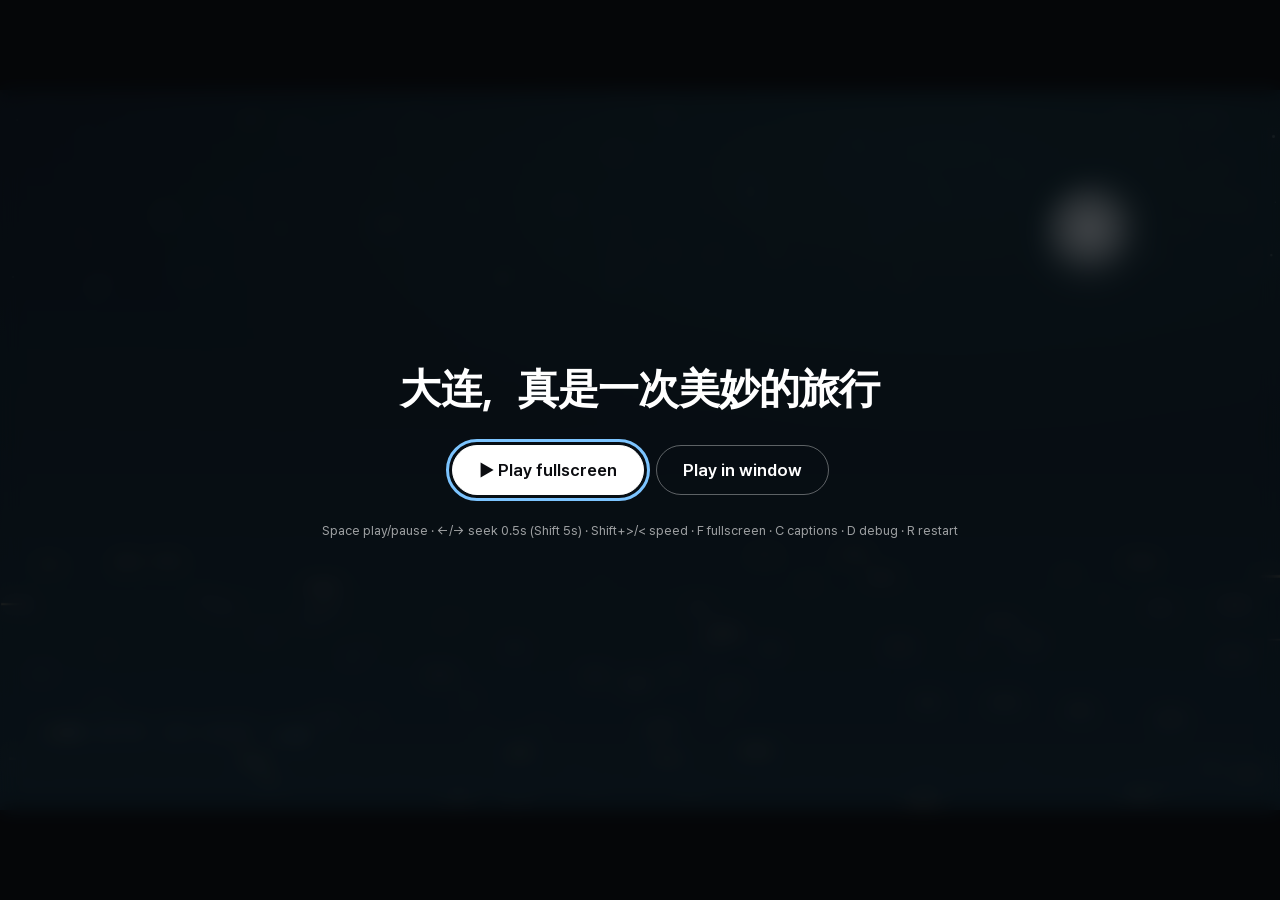
==== index.html @ 96bfa66b "大连，真是一次美妙的旅行 — script-to-motion video project (browser-played motion graphics, CN) - 15 cues / 11 sc" ====
<!doctype html>
<html lang="zh-CN">
<head>
  <meta charset="utf-8">
  <meta name="viewport" content="width=device-width, initial-scale=1">
  <title>大连，真是一次美妙的旅行</title>
  <link rel="stylesheet" href="css/player.css">
  <link rel="stylesheet" href="css/fxkit.css">
  <link rel="stylesheet" href="css/typefx.css">
  <link rel="stylesheet" href="css/fonts.css">
  <link rel="stylesheet" href="css/style.css">
</head>
<body>
  <div id="stage" data-width="1920" data-height="1080">

    <!-- persistent layers: sea colour, mood tint, drawn water/stars/steam -->
    <div class="bgsea"></div>
    <div class="tint"></div>
    <canvas class="field" id="field"></canvas>

    <!-- s01 · 开场 -->
    <section class="scene" id="s01">
      <div class="cam">
        <div class="moon"></div>
        <h1 class="hook">大海和 <em>时间</em>一起<br>造就的城市</h1>
        <div class="horizon"></div>
        <p class="hook-sub">中国 辽宁省 · 辽东半岛</p>
      </div>
    </section>

    <!-- s02 · 地图与不冻港 -->
    <section class="scene" id="s02">
      <div class="cam" id="cam02">
        <svg class="map" viewBox="0 0 1920 1080" width="1920" height="1080" aria-label="辽东半岛地图">
          <g class="coast"></g>
        </svg>
      </div>
      <!-- the type stays put while the camera travels: it must stay readable at every moment -->
      <div class="map-text">
        <p class="kicker">39°N · 121°E</p>
        <h2 class="serif-h">辽东半岛的<br>最南端，大连</h2>
        <p class="sub">冬天也不结冰的不冻港</p>
      </div>
    </section>

    <!-- s03 · 规模 -->
    <section class="scene" id="s03">
      <div class="cam" id="cam03">
        <div class="num-block" id="blk-pop">
          <p class="kicker">城市人口</p>
          <p class="num"><span class="v" id="popNum">745</span><span class="unit">万人</span></p>
          <p class="num-label">2020年人口普查</p>
        </div>
        <div class="num-block" id="blk-coast">
          <p class="num"><span class="v" id="coastNum">1,900</span><span class="unit">km</span></p>
          <p class="num-label">城市管理的海岸线 · 260多个岛屿</p>
        </div>
        <svg class="coastline" viewBox="0 0 900 760" width="900" height="760" aria-label="海岸线">
          <path class="cl-line" d="M20 470 C 130 400 190 520 300 455 C 400 396 470 505 570 430 C 660 362 760 470 880 392" />
          <g class="isles"></g>
        </svg>
      </div>
    </section>

    <!-- s04 · 星海广场 -->
    <section class="scene" id="s04">
      <div class="cam" id="cam04">
        <div class="sun"></div>
        <svg class="plaza-svg" viewBox="0 0 1920 1080" width="1920" height="1080" aria-label="星海广场">
          <path class="skyline" d="M860 640 L860 545 L930 545 L930 505 L1005 505 L1005 575 L1085 575 L1085 460 L1155 460 L1155 530 L1235 530 L1235 490 L1310 490 L1310 560 L1390 560 L1390 425 L1470 425 L1470 515 L1550 515 L1550 470 L1630 470 L1630 550 L1710 550 L1710 495 L1800 495 L1800 565 L1890 565 L1890 640 Z" />
          <line class="hr" x1="0" y1="640" x2="1920" y2="640" />
          <ellipse class="plaza" cx="960" cy="880" rx="700" ry="120" />
          <g class="plaza-stars"></g>
        </svg>
        <div class="s04-text">
          <p class="kicker">星海广场</p>
          <h2 class="serif-h">星之海</h2>
          <p class="sub">名字并不夸张的地方</p>
        </div>
      </div>
    </section>

    <!-- s05 · 有轨电车 -->
    <section class="scene" id="s05">
      <div class="cam" id="cam05">
        <svg class="tram-wrap" viewBox="0 0 1920 1080" width="1920" height="1080" aria-label="有轨电车">
          <g class="tram"></g>
        </svg>
        <div class="s05-text">
          <p class="kicker">有轨电车</p>
          <h2 class="serif-h">一百多年<br>的轨道</h2>
        </div>
      </div>
    </section>

    <!-- s06 · 俄罗斯风情街 -->
    <section class="scene" id="s06">
      <div class="cam" id="cam06">
        <svg class="street-wrap" viewBox="0 0 2600 1080" width="2600" height="1080" aria-label="俄罗斯风情街">
          <g class="street"></g>
        </svg>
      </div>
      <!-- fixed type over the travelling street -->
      <div class="s06-text">
        <p class="kicker">俄罗斯风情街</p>
        <h2 class="serif-h">远东的巴黎</h2>
        <p class="sub">俄罗斯人梦想中的港口城市</p>
      </div>
    </section>

    <!-- s07 · 旅顺 -->
    <section class="scene" id="s07">
      <div class="cam" id="cam07">
        <svg class="port-wrap" viewBox="0 0 1920 1080" width="1920" height="1080" aria-label="旅顺的老港">
          <defs>
            <linearGradient id="beamGrad" x1="1" y1="0" x2="0" y2="0">
              <stop offset="0%" stop-color="rgba(255, 214, 150, 0.55)" />
              <stop offset="100%" stop-color="rgba(255, 214, 150, 0)" />
            </linearGradient>
          </defs>
          <g class="beam-g">
            <path class="beam" d="M1108 296 L140 96 L140 496 Z" />
          </g>
          <g class="lh">
            <rect x="1072" y="330" width="72" height="370" />
            <rect x="1060" y="296" width="96" height="40" />
            <path class="lamp" d="M1084 296 L1132 296 L1122 258 L1094 258 Z" />
            <circle class="lamp-gl" cx="1108" cy="276" r="26" />
          </g>
          <line class="hr" x1="0" y1="700" x2="1920" y2="700" />
          <g class="pier">
            <rect x="900" y="700" width="120" height="54" />
            <rect x="1060" y="706" width="96" height="48" />
            <rect x="1196" y="700" width="140" height="54" />
            <rect x="1380" y="710" width="88" height="44" />
            <rect x="1508" y="702" width="130" height="52" />
            <rect x="1680" y="712" width="90" height="42" />
          </g>
          <g class="cranes">
            <path d="M1300 700 L1300 470 L1420 470 L1420 500 L1330 500" />
            <path d="M1560 700 L1560 520 L1660 520 L1660 548 L1590 548" />
          </g>
          <g class="reflect">
            <line x1="880" y1="760" x2="1260" y2="760" />
            <line x1="960" y1="806" x2="1200" y2="806" />
            <line x1="1180" y1="780" x2="1520" y2="780" />
            <line x1="1240" y1="826" x2="1440" y2="826" />
          </g>
        </svg>
        <div class="s07-text">
          <p class="kicker">旅顺 · 旧称亚瑟港</p>
          <h2 class="serif-h">上个世纪的<br>港口</h2>
        </div>
      </div>
    </section>

    <!-- s08 · 餐桌 -->
    <section class="scene" id="s08">
      <div class="cam" id="cam08">
        <div class="table-top"></div>
        <svg class="dish-wrap" viewBox="0 0 1920 1080" width="1920" height="1080" aria-label="一桌海味">
          <ellipse class="plate-rim" cx="1250" cy="620" rx="400" ry="310" />
          <ellipse class="plate" cx="1250" cy="620" rx="368" ry="282" />
          <g class="food abalone" transform="translate(1150 470)">
            <ellipse class="body" cx="0" cy="0" rx="66" ry="46" />
            <path class="top" d="M-54 -8 C -30 -40 30 -40 54 -8 C 30 10 -30 10 -54 -8 Z" />
            <circle class="hole" cx="-30" cy="6" r="6" />
            <circle class="hole" cx="-8" cy="12" r="6" />
            <circle class="hole" cx="16" cy="10" r="6" />
            <circle class="hole" cx="36" cy="2" r="5" />
          </g>
          <g class="food urchin" transform="translate(1435 630)">
            <path class="spikes" d="M0 -46 L-10 -78 M18 -42 L34 -70 M34 -30 L62 -46 M42 -12 L74 -14 M42 12 L74 16 M34 30 L62 48 M18 42 L32 70 M0 46 L-8 78 M-18 42 L-34 70 M-34 30 L-62 48 M-42 12 L-74 16 M-42 -12 L-74 -14 M-34 -30 L-62 -46 M-18 -42 L-32 -70" />
            <circle class="body" cx="0" cy="0" r="46" />
            <circle class="core" cx="-8" cy="-6" r="14" />
          </g>
          <g class="food scallop" transform="translate(1250 810)">
            <path class="fan" d="M-84 -18 L0 -104 L84 -18 A 96 96 0 0 1 -84 -18 Z" />
            <path class="ridges" d="M0 -104 L0 -6 M-38 -78 L-24 -6 M38 -78 L24 -6 M-66 -48 L-46 -8 M66 -48 L46 -8" />
            <circle class="hinge" cx="0" cy="-10" r="12" />
          </g>
        </svg>
        <div class="s08-text">
          <p class="kicker">海鲜</p>
          <h2 class="serif-h">晚餐变成<br>大海</h2>
        </div>
      </div>
    </section>

    <!-- s09 · 金石滩，夏天与冬天 -->
    <section class="scene" id="s09">
      <div class="cam" id="cam09">
        <div class="season summer">
          <div class="sky warm"></div>
          <div class="water teal"></div>
          <div class="shore gold"></div>
          <svg class="fig-wrap" viewBox="0 0 1920 1080" width="1920" height="1080" aria-hidden="true">
            <g class="pebbles"></g>
            <g class="crowd">
              <path d="M420 905 a 22 22 0 0 1 44 0 l 10 72 h -64 Z" />
              <circle cx="442" cy="852" r="17" />
              <path d="M540 915 a 20 20 0 0 1 40 0 l 9 62 h -58 Z" />
              <circle cx="560" cy="866" r="15" />
              <path d="M1420 900 a 22 22 0 0 1 44 0 l 10 76 h -64 Z" />
              <circle cx="1442" cy="847" r="17" />
              <path class="umbrella" d="M700 830 q 90 -70 180 0 Z" />
              <line class="pole" x1="790" y1="830" x2="790" y2="905" />
              <path class="umbrella" d="M1540 855 q 84 -66 168 0 Z" />
              <line class="pole" x1="1624" y1="855" x2="1624" y2="925" />
            </g>
          </svg>
        </div>
        <div class="season winter">
          <div class="sky cold"></div>
          <div class="water silver"></div>
          <div class="shore pale"></div>
          <svg class="fig-wrap" viewBox="0 0 1920 1080" width="1920" height="1080" aria-hidden="true">
            <g class="walker" transform="translate(760 905)">
              <ellipse class="shadow" cx="0" cy="6" rx="120" ry="14" />
              <circle cx="0" cy="-96" r="18" />
              <path d="M-22 -74 a 22 22 0 0 1 44 0 l 8 74 h -60 Z" />
            </g>
          </svg>
        </div>
        <div class="hline"></div>
        <div class="s09-text">
          <div class="t1">
            <p class="kicker">金石滩 · 夏</p>
            <h2 class="serif-h">金色卵石海滩</h2>
          </div>
          <div class="t2">
            <p class="kicker">金石滩 · 冬</p>
            <h2 class="serif-h">冷成银色的海</h2>
          </div>
        </div>
      </div>
    </section>

    <!-- s10 · 距离 -->
    <section class="scene" id="s10">
      <div class="cam" id="cam10">
        <svg class="chart-wrap" viewBox="0 0 1920 1080" width="1920" height="1080" aria-label="从首尔到大连">
          <g class="dotgrid"></g>
          <path class="arc" d="M420 780 Q 950 430 1480 420" />
          <circle class="pt" cx="420" cy="780" r="11" />
          <circle class="pt pt2" cx="1480" cy="420" r="11" />
          <g class="plane"><path d="M0 -30 L7 -12 L30 -6 L7 0 L4 30 L-4 30 L-7 0 L-30 -6 L-7 -12 Z" /></g>
        </svg>
        <p class="city-label lbl-seoul">首尔 · ICN</p>
        <p class="city-label lbl-dalian">大连 · DLC</p>
        <div class="s10-text">
          <span class="hero">1个半小时</span>
          <p class="sub">从首尔出发，周末就能到</p>
        </div>
      </div>
    </section>

    <!-- s11 · 结尾卡 -->
    <section class="scene" id="s11">
      <div class="cam" id="cam11">
        <div class="horizon end"></div>
        <div class="end-text">
          <h1 class="end-title">大连，真是一次美妙的旅行</h1>
          <p class="end-sub">DALIAN · 辽宁 · 中国</p>
        </div>
      </div>
    </section>

    <!-- signature wipe: the horizon line becomes a panel that carries the cut -->
    <div class="sweep"></div>

    <div class="hud">
      <span>38.92°N</span><span>121.62°E</span><span>大连</span>
    </div>

    <svg class="grain" width="1920" height="1080" aria-hidden="true">
      <filter id="grainF"><feTurbulence type="fractalNoise" baseFrequency="0.8" numOctaves="3" stitchTiles="stitch" /><feColorMatrix values="0 0 0 0 1  0 0 0 0 1  0 0 0 0 1  0 0 0 0.05 0" /></filter>
      <rect width="100%" height="100%" filter="url(#grainF)" />
    </svg>
  </div>

  <script src="vendor/gsap/gsap.min.js"></script>
  <script src="vendor/gsap/SplitText.min.js"></script>
  <script src="vendor/gsap/CustomEase.min.js"></script>
  <script src="vendor/gsap/CustomBounce.min.js"></script>
  <script src="vendor/gsap/CustomWiggle.min.js"></script>
  <script src="vendor/gsap/DrawSVGPlugin.min.js"></script>
  <script src="vendor/gsap/MorphSVGPlugin.min.js"></script>
  <script src="vendor/gsap/MotionPathPlugin.min.js"></script>
  <script src="vendor/gsap/TextPlugin.min.js"></script>
  <script src="vendor/gsap/ScrambleTextPlugin.min.js"></script>
  <script src="js/cues.js"></script>
  <script src="js/player.js"></script>
  <script src="js/fxkit.js"></script>
  <script src="js/typefx.js"></script>
  <script src="js/art/core.js"></script>
  <script src="js/art/coast.js"></script>
  <script src="js/art/tram.js"></script>
  <script src="js/art/street.js"></script>
  <script src="js/scenes.js"></script>
</body>
</html>
---- css/player.css ----
/* player.css — runtime chrome (stage scaling, start screen, captions, debug bar).
   Author styles go in style.css. */

/* Fonts — ONLY SIL OFL 1.1 catalogue fonts, downloaded from their official sources by new_project.mjs /
   add_font.mjs (sha256-verified) and kept unmodified with their licence files in fonts/. Never name a system or remote font anywhere (system-ui, Menlo, SF Mono, Arial, Malgun Gothic…):
   they differ per machine, so the recording won't match what was verified, and some carry
   licences that don't allow use in a published video. Check with scripts/check_fonts.mjs. */
@font-face {
  font-family: 'Pretendard';           /* © Kil Hyung-jin · OFL 1.1 · fonts/Pretendard-LICENSE.txt */
  src: url('../fonts/PretendardVariable.woff2') format('woff2');
  font-weight: 45 920;
  font-style: normal;
  font-display: block;
}
@font-face {
  font-family: 'D2Coding';             /* © NAVER · OFL 1.1 (RFN "D2Coding": keep the file unmodified) · fonts/d2coding/OFL.txt */
  src: url('../fonts/d2coding/D2Coding-Ver1.3.3-20260725.ttf') format('truetype');
  font-weight: 100 599;
  font-style: normal;
  font-display: block;
}
@font-face {
  font-family: 'D2Coding';
  src: url('../fonts/d2coding/D2CodingBold-Ver1.3.3-20260725.ttf') format('truetype');
  font-weight: 600 900;
  font-style: normal;
  font-display: block;
}

html, body {
  margin: 0;
  height: 100%;
  background: #000;
  overflow: hidden;
}

body {
  font-family: 'Pretendard', sans-serif;
  -webkit-font-smoothing: antialiased;
  -moz-osx-font-smoothing: grayscale;
}

/* The stage is designed at a fixed logical size (data-width × data-height) and scaled to fit. */
#stage {
  position: absolute;
  left: 50%;
  top: 50%;
  transform-origin: 50% 50%;
  overflow: hidden;
  word-break: keep-all;          /* Korean: break lines between words, not syllables */
  overflow-wrap: break-word;
}

#stage > .scene {
  position: absolute;
  inset: 0;
}

body.vp-playing:not(.vp-cursor),
body.vp-ended:not(.vp-cursor) {
  cursor: none;
}

/* ---------- start screen ---------- */
.vp-start {
  position: fixed;
  inset: 0;
  z-index: 100;
  display: flex;
  flex-direction: column;
  align-items: center;
  justify-content: center;
  gap: 28px;
  background: rgba(8, 9, 12, 0.72);
  backdrop-filter: blur(10px);
  color: #fff;
  text-align: center;
  padding: 24px;
}
.vp-start.vp-hidden { display: none; }
.vp-start-title {
  font-size: clamp(22px, 3.2vw, 44px);
  font-weight: 700;
  letter-spacing: -0.02em;
  max-width: 900px;
  word-break: keep-all;
}
.vp-start-title.vp-error { color: #ff8a80; font-size: 20px; font-weight: 600; }
.vp-start-buttons { display: flex; gap: 12px; flex-wrap: wrap; justify-content: center; }
.vp-btn {
  font: inherit;
  font-size: 17px;
  font-weight: 600;
  padding: 14px 26px;
  border-radius: 999px;
  border: 1px solid rgba(255, 255, 255, 0.35);
  background: transparent;
  color: #fff;
  cursor: pointer;
}
.vp-btn-primary { background: #fff; color: #0b0c10; border-color: #fff; }
.vp-btn:disabled { opacity: 0.4; cursor: default; }
.vp-btn:focus-visible { outline: 3px solid #7cc4ff; outline-offset: 3px; }
.vp-start-hint { font-size: 13px; opacity: 0.6; }
.vp-start-warn { font-size: 14px; color: #ffcc80; }
.vp-start-warn:empty { display: none; }

/* ---------- captions (inside the stage, so they scale with it) ----------
   Defaults: Noto Sans KR Bold, one line, as low as possible with a small margin.
   Override on #stage: --caption-bottom, --caption-max, --caption-font. */
.vp-captions {
  position: absolute;
  left: 50%;
  bottom: var(--caption-bottom, 20px);
  transform: translateX(-50%);
  z-index: 1000;
  max-width: var(--caption-max, 80%);
  padding: 0.35em 0.9em;
  border-radius: 0.35em;
  background: rgba(0, 0, 0, 0.62);
  color: #fff;
  font-family: var(--caption-font, 'Noto Sans KR', 'Pretendard', sans-serif);
  font-size: 40px;
  font-weight: 700;
  line-height: 1.4;
  letter-spacing: -0.01em;
  text-align: center;
  white-space: nowrap;           /* always one line — player.js cuts long cues into timed segments */
  opacity: 0;
  pointer-events: none;
}
.vp-captions.vp-on { opacity: 1; }
.vp-captions.vp-measure { visibility: hidden; opacity: 0; left: 0; bottom: 0; transform: none; max-width: none; }

/* ---------- debug bar (outside the stage) ---------- */
.vp-debug {
  position: fixed;
  left: 0;
  right: 0;
  bottom: 0;
  z-index: 90;
  padding: 10px 16px 14px;
  background: rgba(0, 0, 0, 0.78);
  color: #e8e8e8;
  font: 13px/1.4 'D2Coding', 'Pretendard', monospace;
  display: none;
}
.vp-debug.vp-on { display: block; }
.vp-debug-info { white-space: nowrap; overflow: hidden; text-overflow: ellipsis; margin-bottom: 8px; }
.vp-debug-bar { position: relative; height: 18px; background: #2a2d34; border-radius: 4px; cursor: pointer; overflow: hidden; }
.vp-debug-fill { position: absolute; left: 0; top: 0; bottom: 0; background: rgba(124, 196, 255, 0.35); pointer-events: none; }
.vp-debug-mark { position: absolute; top: 3px; bottom: 3px; background: rgba(255, 255, 255, 0.22); border-left: 2px solid #7cc4ff; pointer-events: none; }

/* ---------- playback speed toast (outside the stage) ---------- */
.vp-rate {
  position: fixed; left: 50%; top: 12%; transform: translateX(-50%);
  z-index: 200; pointer-events: none;
  padding: 10px 20px; border-radius: 999px;
  background: rgba(0, 0, 0, 0.62); color: #fff;
  font: 600 20px/1.2 'Pretendard', sans-serif;
  opacity: 0; transition: opacity 0.2s ease;
}
.vp-rate.vp-on { opacity: 1; }
---- css/fxkit.css ----
/* fxkit.css — styles for js/fxkit.js (link after player.css). Layers are created by FXKit.install(). */

.fxkit-layer { position: absolute; inset: 0; pointer-events: none; overflow: hidden; }
.fxkit-canvas { position: absolute; left: 0; top: 0; pointer-events: none; }
.fxkit-flash { position: absolute; inset: 0; pointer-events: none; opacity: 0; }

/* rings / pings: a 200px circle scaled by GSAP (size 1 = 200px diameter) */
.fxkit-ring { position: absolute; left: 0; top: 0; width: 200px; height: 200px; margin: -100px 0 0 -100px;
              border-radius: 50%; border: 3px solid var(--fxkit-ring, rgb(var(--fxkit-accent-rgb, 89, 243, 224))); box-sizing: border-box; opacity: 0; }

/* comic SFX word: display font (falls back to the stage font if --display is not installed) with a white outline */
.fxkit-sfx { position: absolute; left: 0; top: 0; font-family: var(--display); font-weight: 900; font-size: 130px; line-height: 1;
             white-space: nowrap; color: var(--fxkit-sfx, var(--accent-2, #ff7a45));
             text-shadow: 5px 0 0 #fff, -5px 0 0 #fff, 0 5px 0 #fff, 0 -5px 0 #fff, 4px 4px 0 #fff, -4px 4px 0 #fff, 4px -4px 0 #fff,
                          -4px -4px 0 #fff, 0 12px 0 rgba(0, 0, 0, .35); }

/* light leak: a huge soft blob swept across the frame */
.fxkit-leak { position: absolute; left: -20%; top: -20%; width: 140%; height: 140%; mix-blend-mode: screen; pointer-events: none; opacity: 0;
              background: radial-gradient(closest-side at 50% 50%, rgba(190, 255, 248, .6), rgba(89, 243, 224, .18) 45%, rgba(0, 0, 0, 0) 100%); }
.fxkit-leak.warm { background: radial-gradient(closest-side at 50% 50%, rgba(255, 226, 170, .6), rgba(255, 140, 90, .18) 45%, rgba(0, 0, 0, 0) 100%); }

/* odometer: each digit is a column clipped to 1em. A text-shadow inherited by the digits would be cut at each
   box and show as faint rectangles — so the digits carry NO text-shadow and the glow is a filter on the wrapper.
   Override the glow per number with --fxkit-odo-glow, e.g. drop-shadow(0 0 22px rgba(89,243,224,.5)). */
.fxkit-odo { display: inline-block; white-space: nowrap; text-shadow: none;
             filter: var(--fxkit-odo-glow, drop-shadow(0 8px 18px rgba(0, 6, 18, .5))); }
.fxkit-od { display: inline-block; height: 1em; overflow: hidden; vertical-align: -0.145em; line-height: 1;
            -webkit-mask-image: linear-gradient(180deg, transparent 0%, #000 7%, #000 93%, transparent 100%);
            mask-image: linear-gradient(180deg, transparent 0%, #000 7%, #000 93%, transparent 100%); }
.fxkit-odo-mono .fxkit-od { vertical-align: -0.2em; }
.fxkit-odsep { display: inline-block; overflow: hidden; vertical-align: top; }
.fxkit-ods { display: block; }
.fxkit-ods i { display: block; height: 1em; line-height: 1; font-style: normal; }

/* glint: an overlay copy of the text, painted only inside a moving light band (tween --gx) */
.fxkit-glo { position: absolute; left: 0; right: 0; top: 0; white-space: nowrap; pointer-events: none; text-shadow: none; text-align: inherit;
             color: transparent; -webkit-text-fill-color: transparent;
             background-image: linear-gradient(105deg, rgba(255,255,255,0) 0%, rgba(255,255,255,0) 42%, rgba(255,255,255,.95) 48%,
                               rgba(220,255,250,.9) 51%, rgba(255,255,255,0) 57%, rgba(255,255,255,0) 100%);
             background-size: 300% 100%; background-position: var(--gx, 100%) 0; -webkit-background-clip: text; background-clip: text; }
---- css/typefx.css ----
/* typefx.css — styles for js/typefx.js (link after player.css). Elements are created by TypeFX; see references/type-fx.md. */

/* split units: the outer element belongs to the timeline (tl tweens), the inner .tx-i to TypeFX channels */
.tx-i { display: inline-block; }

/* the original content of a copied element: no box of its own, so wrapping never changes the layout;
   hidden with visibility (inherited) while copies stand in for it */
.tx-o { display: contents; }

/* copies (shards, glitch bands, extrusion layers, smear ghosts): exact overlays of the original box.
   aria-hidden + data-fx-copy: snapshot.mjs does not count them as overlapping text; check_fonts still checks their glyphs */
.tx-copies { position: absolute; left: 0; top: 0; pointer-events: none; visibility: hidden; }
.tx-copy { position: absolute; left: 0; top: 0; width: 100%; height: 100%; box-sizing: border-box; }

/* tinted copies (extrusion sides, RGB split): one flat colour, no inherited decoration */
.tx-tint { -webkit-text-fill-color: currentColor; text-shadow: none; -webkit-text-stroke: 0; filter: none; background: none; }
.tx-tint * { color: inherit !important; -webkit-text-fill-color: currentColor !important; text-shadow: none !important;
             -webkit-text-stroke: 0 !important; background: none !important; filter: none !important; }

/* motion-blur ghosts of split units: stacked on the unit, written by TypeFX */
.tx-ghost { position: absolute; left: 0; top: 0; pointer-events: none; }

/* glyph outlines (js/glyphs.js) and raster type canvases */
.tx-svg { position: absolute; left: 0; top: 0; overflow: visible; pointer-events: none; }
.tx-canvas { position: absolute; left: 0; top: 0; pointer-events: none; }
---- css/fonts.css ----
/* fonts.css — @font-face for fonts added with scripts/add_font.mjs (catalogue or Google Fonts OFL). Generated; don't add other fonts by hand. */

/* gowun-batang — Serif (바탕/명조): emotional stories, editorial pieces, quotes, literary titles. Regular + Bold. */
@font-face {
  font-family: 'Gowun Batang';   /* SIL OFL 1.1 · © 2021 The Gowun Batang Project Authors (Yanghee Ryu) · fonts/gowun-batang/OFL.txt */
  src: url('../fonts/gowun-batang/GowunBatang-Regular.ttf') format('truetype');
  font-weight: 400;
  font-style: normal;
  font-display: block;
}
@font-face {
  font-family: 'Gowun Batang';   /* SIL OFL 1.1 · © 2021 The Gowun Batang Project Authors (Yanghee Ryu) · fonts/gowun-batang/OFL.txt */
  src: url('../fonts/gowun-batang/GowunBatang-Bold.ttf') format('truetype');
  font-weight: 700;
  font-style: normal;
  font-display: block;
}

/* noto-sans-sc — Google Fonts ofl/notosanssc @ 7085eb89a950 · SANS_SERIF */
@font-face {
  font-family: 'Noto Sans SC';   /* SIL OFL 1.1 · (c) 2014-2021 Adobe (http://www.adobe.com/), with Reserved Font Name 'Source'. · fonts/noto-sans-sc/OFL.txt */
  src: url('../fonts/noto-sans-sc/NotoSansSC[wght].ttf') format('truetype');
  font-weight: 100 900;
  font-style: normal;
  font-display: block;
}

/* noto-serif-sc — Google Fonts ofl/notoserifsc @ 7085eb89a950 · SERIF */
@font-face {
  font-family: 'Noto Serif SC';   /* SIL OFL 1.1 · (c) 2017-2024 Adobe (http://www.adobe.com/). · fonts/noto-serif-sc/OFL.txt */
  src: url('../fonts/noto-serif-sc/NotoSerifSC[wght].ttf') format('truetype');
  font-weight: 200 900;
  font-style: normal;
  font-display: block;
}
---- css/style.css ----
/* style.css — 대련, 참으로 멋진 여행
   Art direction: night-sea navy, one lantern amber, one sea teal. The horizon line is the motif:
   it appears in every scene as a different thing (sea line, coastline, rule, rail, cornice, plate rim, season cut, underline).
   All sizes are stage pixels (1920×1080). */

:root {
  --bg: #071a26;
  --surface: #0d2534;
  --ink: #04121c;
  --fg: #eef6fb;
  --muted: #7e9aab;
  --accent: #ffb454;      /* lantern amber */
  --accent-2: #45d6c8;    /* sea teal */

  /* SIL OFL 1.1 fonts only — never a system font in these stacks.
     Chinese: Noto Sans SC / Noto Serif SC (Google Fonts ofl/, installed by add_font.mjs).
     Latin + numerals: Pretendard (tabular figures); mono labels: D2Coding. */
  --font: 'Noto Sans SC', 'Pretendard', sans-serif;
  --serif: 'Noto Serif SC', 'Noto Sans SC', serif;
  --num: 'Pretendard', 'Noto Sans SC', sans-serif;
  --mono: 'D2Coding', 'Noto Sans SC', monospace;
}

#stage {
  background: var(--bg);
  color: var(--fg);
  font-family: var(--font);
}

/* aspect 16:9 · stage 1920×1080 */
:root { --safe: 96px; --safe-top: 96px; --safe-bottom: 96px; --safe-right: 96px; }
#stage { --caption-bottom: 20px; --caption-max: 1200px; --caption-font: 'Noto Sans SC', 'Pretendard', sans-serif; }

/* ---------------------------------------------------------------- persistent layers */

.bgsea {
  position: absolute; inset: 0; z-index: 0;
  background:
    radial-gradient(120% 70% at 74% 8%, rgba(69, 214, 200, 0.10), rgba(69, 214, 200, 0) 60%),
    linear-gradient(180deg, #04121c 0%, #071a26 46%, #0a2431 100%);
}

.tint { position: absolute; inset: 0; z-index: 1; background: var(--tint, transparent); opacity: 0.5; }

.field { position: absolute; inset: 0; width: 100%; height: 100%; z-index: 33; pointer-events: none; }

.hud {
  position: absolute; left: 96px; bottom: 96px; z-index: 30;
  display: flex; gap: 26px;
  font-family: var(--mono); font-size: 24px; letter-spacing: 0.22em;
  color: rgba(238, 246, 251, 0.40);
}

.grain { position: absolute; inset: 0; z-index: 50; pointer-events: none; mix-blend-mode: overlay; }

/* the signature cut: the horizon line becomes a panel that carries the scene change */
.sweep {
  position: absolute; inset: 0; z-index: 40;
  background: var(--bg); transform: scaleY(0); transform-origin: 50% 100%;
}
.sweep::before {
  content: ''; position: absolute; left: 0; right: 0; top: 0; height: 4px;
  background: linear-gradient(90deg, rgba(69, 214, 200, 0) 4%, var(--accent-2) 50%, rgba(69, 214, 200, 0) 96%);
}

/* ---------------------------------------------------------------- scene scaffolding */

.scene { position: absolute; inset: 0; overflow: hidden; visibility: hidden; }
.cam { position: absolute; inset: 0; }

.kicker {
  margin: 0 0 18px;
  font-family: var(--mono); font-size: 28px; letter-spacing: 0.26em;
  color: var(--accent-2); text-transform: uppercase;
}
.serif-h {
  margin: 0; font-family: var(--serif); font-weight: 700; font-size: 92px;
  line-height: 1.24; letter-spacing: -0.01em; word-break: keep-all; text-wrap: balance;
}
.sub { margin: 22px 0 0; font-size: 34px; font-weight: 500; color: var(--muted); letter-spacing: -0.01em; }
.hr { stroke: rgba(238, 246, 251, 0.30); stroke-width: 2; }

/* ---------------------------------------------------------------- s01 ─ 훅 */

#s01 .cam { transform-origin: 50% 62%; }
#s01 .hook {
  position: absolute; left: 160px; top: 296px; width: 1320px; margin: 0;
  font-size: 118px; font-weight: 800; line-height: 1.18; letter-spacing: -0.03em;
  word-break: keep-all;
  text-shadow: none;
  filter: drop-shadow(0 10px 28px rgba(2, 10, 18, 0.65));
}
#s01 .hook em { font-family: var(--serif); font-style: normal; font-weight: 700; color: var(--accent); }
#s01 .horizon {
  position: absolute; left: 0; top: 672px; width: 1920px; height: 3px;
  background: linear-gradient(90deg, rgba(69, 214, 200, 0) 0%, rgba(69, 214, 200, 0.85) 24%, rgba(238, 246, 251, 0.9) 50%, rgba(69, 214, 200, 0.85) 76%, rgba(69, 214, 200, 0) 100%);
  transform-origin: 0% 50%;
}
#s01 .hook-sub {
  position: absolute; left: 164px; top: 730px; margin: 0;
  font-family: var(--mono); font-size: 30px; letter-spacing: 0.2em; color: var(--muted);
}
#s01 .moon {
  position: absolute; right: 176px; top: 128px; width: 190px; height: 190px; border-radius: 50%;
  background: radial-gradient(circle at 42% 42%, rgba(238, 246, 251, 0.95) 0%, rgba(238, 246, 251, 0.55) 26%, rgba(238, 246, 251, 0.10) 46%, rgba(238, 246, 251, 0) 66%);
}

/* ---------------------------------------------------------------- s02 ─ 지도와 부동항 */

#s02 .map { position: absolute; inset: 0; }
#s02 .map-text { position: absolute; left: 140px; top: 250px; width: 700px; }
#s02 .coast-land { fill: rgba(238, 246, 251, 0.07); stroke: rgba(69, 214, 200, 0.55); stroke-width: 2.5; }
#s02 .coast-grid line { stroke: rgba(126, 154, 171, 0.16); stroke-width: 1; }
#s02 .coast-grid text { fill: rgba(126, 154, 171, 0.55); font-family: var(--mono); font-size: 22px; letter-spacing: 0.2em; }
#s02 .coast-island { fill: rgba(69, 214, 200, 0.30); stroke: rgba(69, 214, 200, 0.6); stroke-width: 1.5; }
#s02 .coast-label { fill: rgba(126, 154, 171, 0.8); font-family: var(--mono); font-size: 26px; letter-spacing: 0.3em; }
#s02 .coast-tip-name { fill: var(--fg); font-family: var(--serif); font-size: 54px; font-weight: 700; }
#s02 .coast-tip-sub { fill: var(--accent); font-family: var(--mono); font-size: 24px; letter-spacing: 0.3em; }
#s02 .coast-pin { fill: var(--accent); }
#s02 .coast-port { fill: rgba(238, 246, 251, 0.5); }
#s02 .coast-ship { fill: var(--fg); }
#s02 .coast-wake { stroke: rgba(238, 246, 251, 0.45); stroke-width: 3; fill: none; }

/* ---------------------------------------------------------------- s03 ─ 규모 */

#s03 .num-block { position: absolute; left: 140px; width: 820px; }
#blk-pop { top: 252px; }
#blk-coast { top: 592px; }
#s03 .num { margin: 0; display: flex; align-items: baseline; gap: 16px; }
#s03 .num .v {
  font-family: var(--num);
  font-size: 150px; font-weight: 900; letter-spacing: -0.04em; line-height: 1;
  font-variant-numeric: tabular-nums;
}
#s03 .num .unit { font-family: var(--serif); font-size: 54px; color: var(--accent); }
#s03 .num-label { margin: 16px 0 0; font-family: var(--mono); font-size: 28px; letter-spacing: 0.1em; color: var(--muted); }
#s03 .coastline { position: absolute; left: 1010px; top: 200px; width: 820px; height: 700px; }
#s03 .cl-line { fill: none; stroke: rgba(69, 214, 200, 0.85); stroke-width: 4; stroke-linecap: round; }
#s03 .isle { fill: rgba(255, 180, 84, 0.9); }

/* ---------------------------------------------------------------- s04 ─ 성해광장 */

#s04 .plaza-svg { position: absolute; inset: 0; }
#s04 .skyline { fill: rgba(4, 18, 28, 0.85); }
#s04 .plaza { fill: rgba(255, 180, 84, 0.06); stroke: rgba(69, 214, 200, 0.7); stroke-width: 4; }
#s04 .plaza-star { fill: var(--accent); }
#s04 .s04-text { position: absolute; left: 140px; top: 210px; width: 700px; }
#s04 .sun {
  position: absolute; left: 1300px; top: 140px; width: 190px; height: 190px; border-radius: 50%;
  background: radial-gradient(circle at 50% 50%, rgba(255, 214, 150, 0.98) 0%, rgba(255, 180, 84, 0.55) 34%, rgba(255, 140, 60, 0.16) 58%, rgba(255, 140, 60, 0) 74%);
}

/* ---------------------------------------------------------------- s05 ─ 노면전차 */

#s05 .tram-wrap { position: absolute; inset: 0; }
#s05 .s05-text { position: absolute; left: 140px; top: 140px; width: 620px; }

/* ---------------------------------------------------------------- s06 ─ 러시아 거리 */

#s06 .street-wrap { position: absolute; left: 0; top: 0; }
#s06 .s06-text { position: absolute; left: 140px; top: 150px; width: 760px; }

/* ---------------------------------------------------------------- s07 ─ 뤼순 */

#s07 .port-wrap { position: absolute; inset: 0; }
#s07 .s07-text { position: absolute; left: 140px; top: 208px; width: 640px; }
#s07 .lh rect { fill: rgba(238, 246, 251, 0.16); stroke: rgba(238, 246, 251, 0.45); stroke-width: 2; }
#s07 .lamp { fill: rgba(255, 214, 150, 0.9); }
#s07 .lamp-gl { fill: rgba(255, 190, 110, 0.22); }
#s07 .beam { fill: url(#beamGrad); }
#s07 .pier rect { fill: rgba(238, 246, 251, 0.13); }
#s07 .cranes path { fill: none; stroke: rgba(238, 246, 251, 0.28); stroke-width: 3; }
#s07 .reflect line { stroke: rgba(255, 190, 110, 0.18); stroke-width: 3; }

/* ---------------------------------------------------------------- s08 ─ 식탁 */

#s08 .table-top {
  position: absolute; inset: 0;
  background: radial-gradient(120% 90% at 66% 46%, #3b2412 0%, #241407 46%, #120a04 100%);
}
#s08 .dish-wrap { position: absolute; inset: 0; }
#s08 .plate-rim { fill: rgba(238, 246, 251, 0.10); }
#s08 .plate { fill: rgba(238, 246, 251, 0.16); stroke: rgba(255, 180, 84, 0.55); stroke-width: 3; }
#s08 .abalone .body { fill: #b98a52; }
#s08 .abalone .top { fill: #d8a76a; }
#s08 .abalone .hole { fill: rgba(20, 12, 6, 0.75); }
#s08 .urchin .body { fill: #6b3f4e; }
#s08 .urchin .core { fill: #40202c; }
#s08 .urchin .spikes { stroke: #8a5566; stroke-width: 5; stroke-linecap: round; fill: none; }
#s08 .scallop .fan { fill: #d9c08c; stroke: rgba(120, 96, 60, 0.5); stroke-width: 2; }
#s08 .scallop .ridges { stroke: rgba(120, 96, 60, 0.45); stroke-width: 3; fill: none; }
#s08 .scallop .hinge { fill: #b99a63; }
#s08 .s08-text { position: absolute; left: 140px; top: 250px; width: 640px; }

/* ---------------------------------------------------------------- s09 ─ 금석탄 (여름/겨울) */

#s09 .season { position: absolute; inset: 0; }
#s09 .sky { position: absolute; left: 0; top: 0; width: 1920px; height: 560px; }
#s09 .water { position: absolute; left: 0; top: 560px; width: 1920px; height: 300px; }
#s09 .shore { position: absolute; left: 0; top: 860px; width: 1920px; height: 220px; }
#s09 .sky.warm { background: linear-gradient(180deg, #2e4a63 0%, #8ea2a5 42%, #e9c48e 82%, #f6dcae 100%); }
#s09 .water.teal { background: linear-gradient(180deg, #1a8f9c 0%, #146d7d 58%, #0e5462 100%); }
#s09 .shore.gold { background: linear-gradient(180deg, #e0b877 0%, #cfa260 60%, #b58748 100%); }
#s09 .sky.cold { background: linear-gradient(180deg, #46596a 0%, #7d8f9c 48%, #b9c6ce 100%); }
#s09 .water.silver { background: linear-gradient(180deg, #9db1bd 0%, #7e929f 58%, #64798a 100%); }
#s09 .shore.pale { background: linear-gradient(180deg, #cbd5da 0%, #b3c0c7 62%, #98a7b0 100%); }
#s09 .fig-wrap { position: absolute; inset: 0; }
#s09 .pebble { fill: rgba(120, 88, 44, 0.45); }
#s09 .crowd path, #s09 .crowd circle { fill: rgba(9, 22, 30, 0.55); }
#s09 .crowd .umbrella { fill: rgba(255, 122, 69, 0.78); }
#s09 .crowd .pole { stroke: rgba(9, 22, 30, 0.6); stroke-width: 4; }
#s09 .walker circle, #s09 .walker path { fill: rgba(22, 34, 44, 0.7); }
#s09 .walker .shadow { fill: rgba(30, 44, 54, 0.28); }
#s09 .hline {
  position: absolute; left: 0; top: 557px; width: 1920px; height: 4px;
  background: linear-gradient(90deg, rgba(238, 246, 251, 0) 0%, rgba(238, 246, 251, 0.85) 30%, rgba(238, 246, 251, 0.85) 70%, rgba(238, 246, 251, 0) 100%);
}
#s09 .s09-text { position: absolute; left: 140px; top: 176px; width: 980px; }
#s09 .t1, #s09 .t2 { position: absolute; left: 0; top: 0; width: 980px; }
#s09 .t2 .kicker { color: var(--fg); }

/* ---------------------------------------------------------------- s10 ─ 거리 */

#s10 .chart-wrap { position: absolute; inset: 0; }
#s10 .dotgrid circle { fill: rgba(126, 154, 171, 0.22); }
#s10 .arc { fill: none; stroke: rgba(69, 214, 200, 0.85); stroke-width: 3; stroke-dasharray: 14 16; }
#s10 .pt { fill: var(--accent); }
#s10 .pt2 { fill: var(--accent-2); }
#s10 .plane path { fill: var(--fg); }
#s10 .city-label { position: absolute; margin: 0; font-family: var(--mono); font-size: 30px; letter-spacing: 0.16em; color: var(--muted); }
#s10 .lbl-seoul { left: 186px; top: 802px; }
#s10 .lbl-dalian { left: 1560px; top: 372px; color: var(--accent); }
#s10 .s10-text { position: absolute; left: 260px; top: 104px; width: 1400px; text-align: center; }
#s10 .hero {
  font-family: var(--num);
  font-size: 150px; font-weight: 900; letter-spacing: -0.04em; line-height: 1;
  display: inline-block; text-shadow: none; filter: drop-shadow(0 8px 26px rgba(2, 10, 18, 0.6));
}
#s10 .s10-text .sub { font-size: 34px; }

/* ---------------------------------------------------------------- s11 ─ 엔드카드 */

#s11 .cam { transform-origin: 50% 66%; }
#s11 .horizon {
  position: absolute; left: 480px; top: 660px; width: 960px; height: 3px;
  background: linear-gradient(90deg, rgba(255, 180, 84, 0) 0%, var(--accent) 30%, rgba(238, 246, 251, 0.9) 50%, var(--accent) 70%, rgba(255, 180, 84, 0) 100%);
  transform-origin: 0% 50%;
}
#s11 .end-text { position: absolute; left: 160px; top: 400px; width: 1600px; text-align: center; }
#s11 .end-title {
  margin: 0; font-family: var(--serif); font-weight: 700; font-size: 104px; line-height: 1.2;
  letter-spacing: -0.01em; word-break: keep-all; text-shadow: none;
  filter: drop-shadow(0 10px 30px rgba(2, 10, 18, 0.7));
}
#s11 .end-sub {
  margin: 40px 0 0; font-family: var(--mono); font-size: 30px; letter-spacing: 0.34em; color: var(--muted);
}

/* ---------------------------------------------------------------- headline masks (each line rises out of its own box) */

.ln { display: block; overflow: clip; padding: 0.12em 0; margin: -0.12em 0; }
.inner { display: inline-block; }

/* ---------------------------------------------------------------- s02 · 지도 (port strokes) */

#s02 .coast-port path { fill: none; stroke: rgba(238, 246, 251, 0.5); stroke-width: 5; stroke-linecap: round; }

/* ---------------------------------------------------------------- s05 · 노면전차 (art/tram.js) */

#s05 .tram-wire { stroke: rgba(238, 246, 251, 0.22); stroke-width: 3; }
#s05 .tram-poles path { fill: none; stroke: rgba(238, 246, 251, 0.18); stroke-width: 6; }
#s05 .tram-ties line { stroke: rgba(238, 246, 251, 0.10); stroke-width: 5; }
#s05 .tram-rails .rail { stroke: rgba(238, 246, 251, 0.5); stroke-width: 6; stroke-linecap: round; }
#s05 .tram-shadow { fill: rgba(2, 10, 18, 0.55); }
#s05 .tram-roof { fill: #dbe4e4; }
#s05 .tram-shell { fill: #efe4cd; }
#s05 .tram-band { fill: #1e6b63; }
#s05 .tram-skirt { fill: #143029; }
#s05 .tram-wins .win { fill: #ffca7a; }
#s05 .tram-door { fill: #e4d8c0; }
#s05 .tram-door-line { stroke: rgba(20, 30, 40, 0.32); stroke-width: 3; }
#s05 .tram-lights .lamp { fill: #ffe9c4; }
#s05 .tram-lights .glow { fill: rgba(255, 200, 120, 0.2); }
#s05 .tram-lights .small { fill: #ffd79a; }
#s05 .tram-bogies rect { fill: #143029; }
#s05 .tram-bogies .wheel { fill: #2b3a3d; stroke: rgba(238, 246, 251, 0.3); stroke-width: 3; }
#s05 .tram-panto line, #s05 .tram-panto path { fill: none; stroke: rgba(238, 246, 251, 0.65); stroke-width: 5; stroke-linecap: round; }
#s05 .tram-panto .shoe { stroke-width: 8; }
#s05 .tram-plate { fill: rgba(30, 107, 99, 0.9); }

/* ---------------------------------------------------------------- s06 · 러시아 거리 (art/street.js) */

#s06 .facade .body { fill: rgba(238, 246, 251, 0.075); }
#s06 .facade .roof { fill: rgba(238, 246, 251, 0.13); }
#s06 .facade .string { fill: rgba(69, 214, 200, 0.40); }
#s06 .facade .pilaster { fill: rgba(238, 246, 251, 0.05); }
#s06 .win { fill: #ffca7a; }
#s06 .pavement { fill: rgba(4, 18, 28, 0.85); }
#s06 .pavement-line { stroke: rgba(255, 180, 84, 0.35); stroke-width: 3; }
#s06 .lamp-post path { fill: none; stroke: rgba(238, 246, 251, 0.26); stroke-width: 5; }
#s06 .lamp-gl { fill: rgba(255, 190, 110, 0.3); }
#s06 .lamp-head { fill: #ffd79a; }
#s06 .curtain { fill: rgba(238, 246, 251, 0.22); }
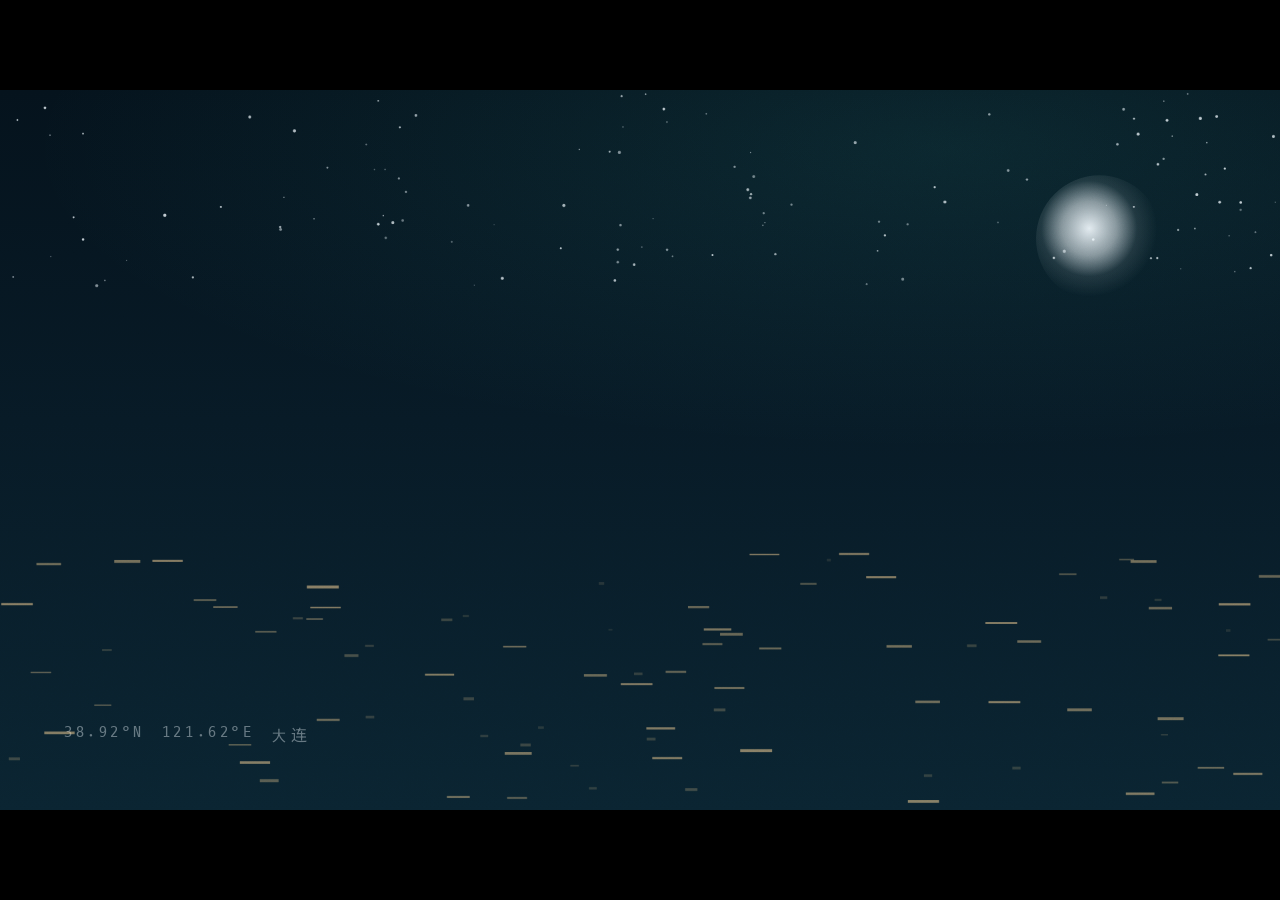
==== commit fa4b4521: "去掉两个播放按钮：渲染完成后自动在窗口内播放 - 不再显示播放器起始画面（Play fullscreen / Play in window 按钮消失） - 页面就绪后约 1.2 秒静置即自动开始，若浏" ====
--- a/index.html
+++ b/index.html
@@ -290,6 +290,22 @@
   <script src="vendor/gsap/TextPlugin.min.js"></script>
   <script src="vendor/gsap/ScrambleTextPlugin.min.js"></script>
   <script src="js/cues.js"></script>
+  <script>
+    /* This piece has no narration, so its audio track is silence. Muting the engine's own audio element is
+       therefore inaudible and lets the browser start playback without a click (autoplay policy).
+       Delete this block as soon as you give the video a real narration track. */
+    (function () {
+      if (!(window.VIDEO_DATA && window.VIDEO_DATA.narration === false)) return;
+      const Native = window.Audio;
+      function MutedAudio() {
+        const el = new Native(...arguments);
+        try { el.muted = true; el.setAttribute('muted', ''); } catch (_) { /* ignore */ }
+        return el;
+      }
+      MutedAudio.prototype = Native.prototype;
+      window.Audio = MutedAudio;
+    })();
+  </script>
   <script src="js/player.js"></script>
   <script src="js/fxkit.js"></script>
   <script src="js/typefx.js"></script>
@@ -298,5 +314,73 @@
   <script src="js/art/tram.js"></script>
   <script src="js/art/street.js"></script>
   <script src="js/scenes.js"></script>
+  <script>
+    /* The piece plays itself, in the window, the moment it has rendered — no buttons, no start screen.
+       The player's start screen is hidden while that works; it comes back by itself (with its buttons) only if
+       the browser refuses to start. `?noautoplay` holds the first frame: press Space (window) or Enter (fullscreen)
+       when your recorder is rolling. */
+    (function () {
+      /* the player's own start screen speaks Korean or English; this piece is Chinese, so localize it.
+         (It normally never shows — only if autoplay is refused, or with ?noautoplay.) */
+      function localize() {
+        const title = document.querySelector('.vp-start-title');
+        if (title) title.textContent = '载入中…';
+        const btns = document.querySelectorAll('.vp-start-buttons .vp-btn');
+        if (btns[0]) btns[0].textContent = '▶ 全屏播放';
+        if (btns[1]) btns[1].textContent = '窗口内播放';
+        const hint = document.querySelector('.vp-start-hint');
+        if (hint) hint.textContent = 'Space 播放/暂停 · ←/→ 0.5 秒（Shift 5 秒）· Shift+>/< 变速 · F 全屏 · C 字幕 · D 调试 · R 重播';
+      }
+
+      document.body.classList.add('vp-nostart');
+      const noAuto = /[?&]noautoplay\b/.test(location.search);
+      if (noAuto) document.body.classList.remove('vp-nostart');
+
+      function giveUp() { document.body.classList.remove('vp-nostart'); }   // show the player's own screen
+
+      /* ask the browser first: if it says autoplay is not allowed here, don't even try (and leave the
+         player's own screen up so a click can still start the piece). */
+      function policyAllows() {
+        try {
+          const p = navigator.getAutoplayPolicy && navigator.getAutoplayPolicy('mediaelement');
+          return !p || p !== 'disallowed';
+        } catch (_) { return true; }
+      }
+
+      function begin() {
+        const v = window.__video;
+        if (!v || !policyAllows()) return giveUp();
+
+        /* stay out of the way if anything else drives the playhead first: a verification tool, a recorder
+           script, or a viewer scrubbing. Only start by ourselves if nobody has touched it. */
+        let armed = true;
+        const nativeSeek = v.seek;
+        v.seek = function (x) { armed = false; return nativeSeek.apply(v, arguments); };
+
+        let wait = 0;
+        function arm() {
+          if (!armed) return giveUp();
+          if (++wait < 72) return requestAnimationFrame(arm);      // ~1.2 s of stillness, then start
+          let tries = 0;
+          function watch() {
+            if (document.body.classList.contains('vp-playing')) return;   // running: nothing to show
+            if (++tries < 100) requestAnimationFrame(watch);              // ~1.5 s grace, then fall back
+            else giveUp();
+          }
+          try {
+            Promise.resolve(v.play()).then(() => requestAnimationFrame(watch)).catch(giveUp);
+          } catch (_) { giveUp(); }
+        }
+        requestAnimationFrame(arm);
+      }
+
+      function ready() { localize(); if (!noAuto) begin(); }
+
+      if (document.body.classList.contains('vp-ready')) ready();
+      else new MutationObserver((_, o) => {
+        if (document.body.classList.contains('vp-ready')) { o.disconnect(); ready(); }
+      }).observe(document.body, { attributes: true, attributeFilter: ['class'] });
+    })();
+  </script>
 </body>
 </html>
--- a/css/style.css
+++ b/css/style.css
@@ -256,6 +256,12 @@
   margin: 40px 0 0; font-family: var(--mono); font-size: 30px; letter-spacing: 0.34em; color: var(--muted);
 }
 
+/* ---------------------------------------------------------------- autoplay (no start screen)
+
+   The piece plays itself in the window as soon as it has rendered; the player's start screen stays hidden
+   while that works and comes back on its own only when a browser refuses to start (see index.html). */
+body.vp-nostart .vp-start { display: none !important; }
+
 /* ---------------------------------------------------------------- headline masks (each line rises out of its own box) */
 
 .ln { display: block; overflow: clip; padding: 0.12em 0; margin: -0.12em 0; }
